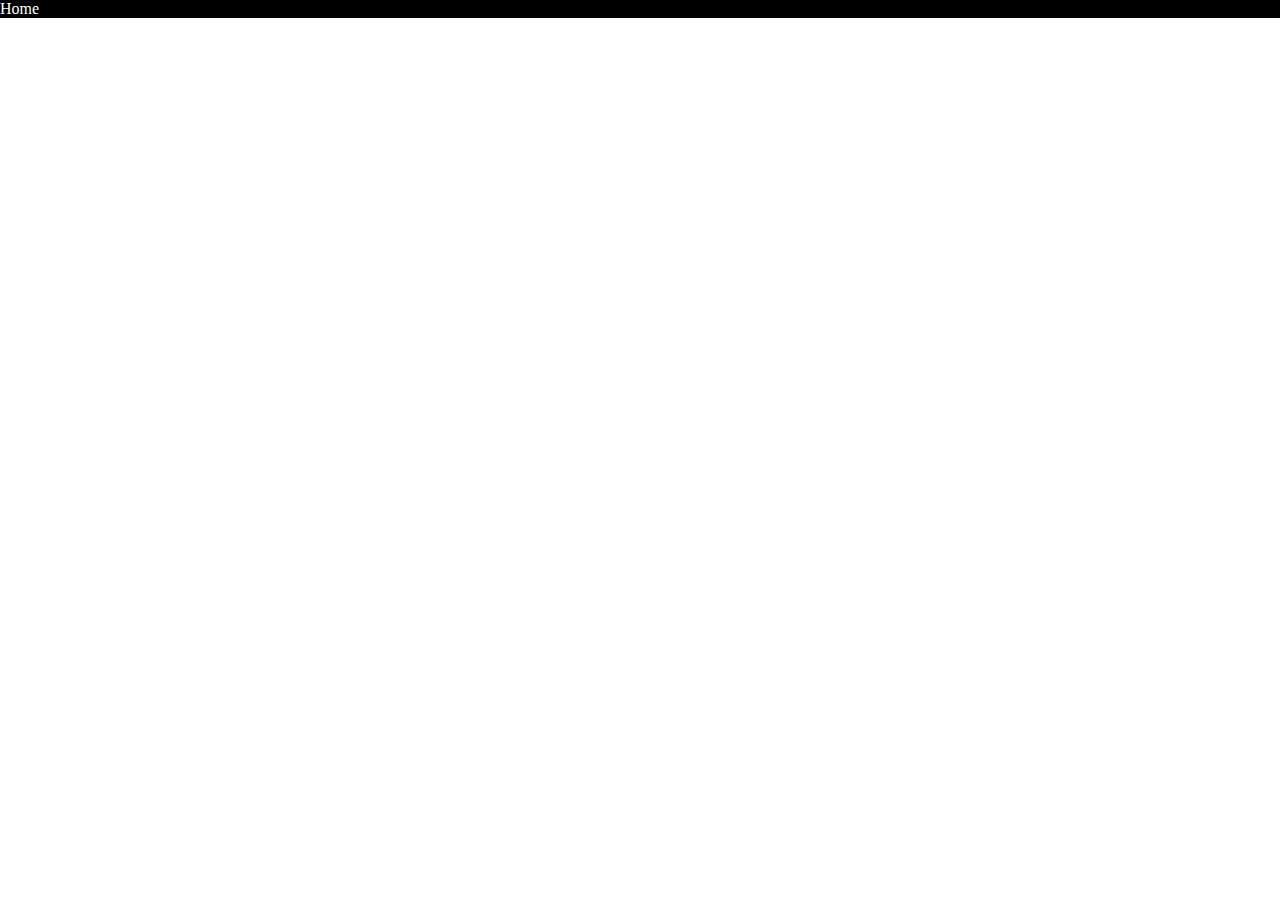
==== beanzari.html @ 0c6464fd "making project detail" ====
<!DOCTYPE html>
<html lang="en">
  <head>
    <meta charset="UTF-8" />
    <meta http-equiv="X-UA-Compatible" content="IE=edge" />
    <meta name="viewport" content="width=device-width, initial-scale=1.0" />
    <title>빈자리 - BEANZARI</title>
    <link rel="stylesheet" href="css/detail.css" />
  </head>
  <body>
    <header><a href="index.html">Home</a></header>
    <main>
      <!-- 프로젝트 이름 -->
      <section></section>
      <!-- 프로젝트 소개 -->
      <section>
        <!-- 소개 -->
        <section></section>
        <!-- 페이지 주요기능 -->
        <section></section>
        <!-- 프로젝트에서 맡은 부분 -->
        <section></section>
        <!-- 맡은 부분 자세히 -->
        <section></section>
        <!-- 개발 비화 -->
        <section></section>
        <!-- 개선점 -->
        <section></section>
      </section>
    </main>
  </body>
</html>
---- css/detail.css ----
* {
  margin: 0;
  padding: 0;
  box-sizing: border-box;
}

header {
  background-color: black;
}

header a {
  text-decoration: none;
  color: white;
}
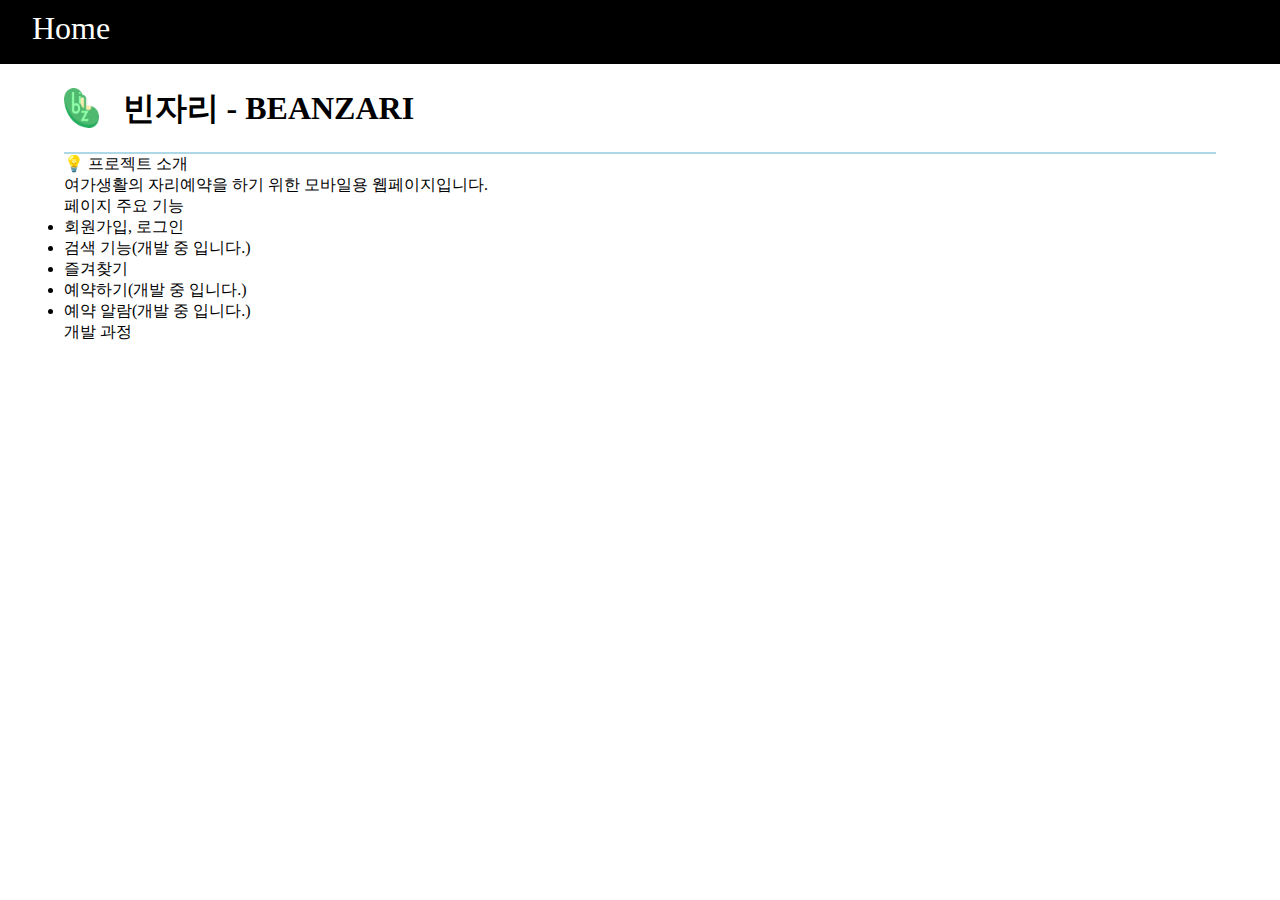
==== commit bd9c5591: "making project detail html" ====
--- a/beanzari.html
+++ b/beanzari.html
@@ -11,19 +11,45 @@
     <header><a href="index.html">Home</a></header>
     <main>
       <!-- 프로젝트 이름 -->
-      <section></section>
+      <section class="project-title">
+        <img src="img/beanzari-logo.png" alt="" />
+        <h1>빈자리 - BEANZARI</h1>
+      </section>
       <!-- 프로젝트 소개 -->
       <section>
         <!-- 소개 -->
-        <section></section>
+        <section>
+          <article>💡 프로젝트 소개</article>
+          <article>
+            여가생활의 자리예약을 하기 위한 모바일용 웹페이지입니다.
+          </article>
+        </section>
         <!-- 페이지 주요기능 -->
-        <section></section>
+        <section>
+          <article>페이지 주요 기능</article>
+          <ul>
+            <li>회원가입, 로그인</li>
+            <li>검색 기능(개발 중 입니다.)</li>
+            <li>즐겨찾기</li>
+            <li>예약하기(개발 중 입니다.)</li>
+            <li>예약 알람(개발 중 입니다.)</li>
+          </ul>
+        </section>
         <!-- 프로젝트에서 맡은 부분 -->
-        <section></section>
+        <!-- <section></section> -->
         <!-- 맡은 부분 자세히 -->
-        <section></section>
+        <!-- <section></section> -->
         <!-- 개발 비화 -->
-        <section></section>
+        <section>
+          <article>개발 과정</article>
+          <article>
+            <p></p>
+            <p></p>
+            <p></p>
+            <p></p>
+            <p></p>
+          </article>
+        </section>
         <!-- 개선점 -->
         <section></section>
       </section>
--- a/css/detail.css
+++ b/css/detail.css
@@ -6,9 +6,34 @@
 
 header {
   background-color: black;
+  height: 4rem;
 }
 
 header a {
   text-decoration: none;
   color: white;
+  font-size: 2rem;
+  line-height: 3.5rem;
+  margin-left: 2rem;
 }
+
+main {
+  width: 90%;
+  margin: 0 auto;
+  /* border: 1px solid black; */
+}
+
+.project-title {
+  display: flex;
+  border-bottom: 2px solid lightblue;
+  padding: 1.5rem 0;
+}
+
+.project-title img {
+  width: 3%;
+  margin-right: 1.5rem;
+}
+
+.project-title h1 {
+  line-height: 2.5rem;
+}
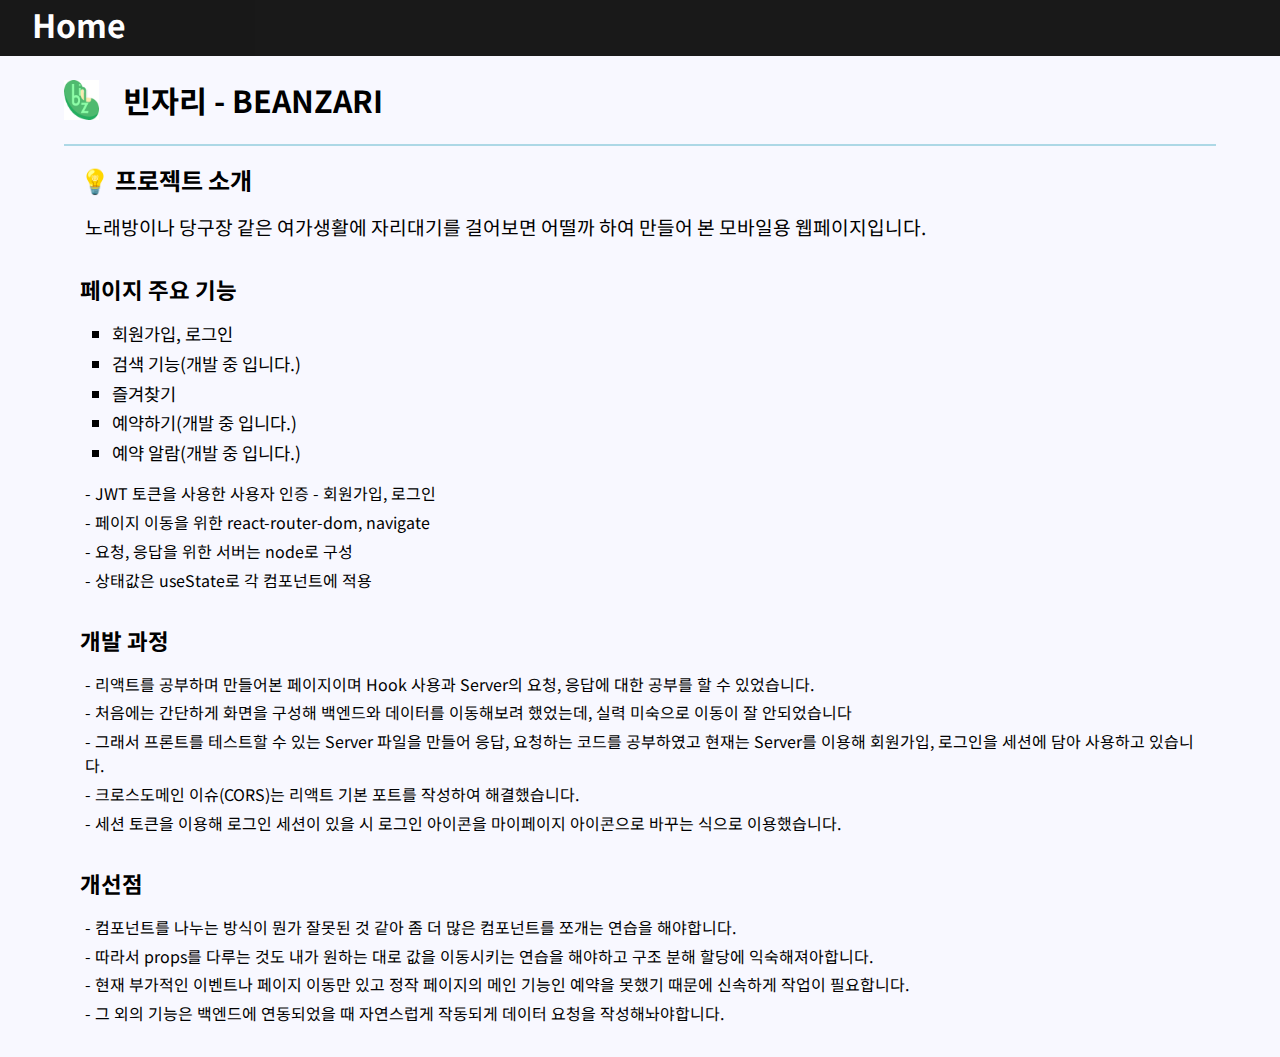
==== commit 933688b3: "complete beanzari" ====
--- a/beanzari.html
+++ b/beanzari.html
@@ -6,6 +6,12 @@
     <meta name="viewport" content="width=device-width, initial-scale=1.0" />
     <title>빈자리 - BEANZARI</title>
     <link rel="stylesheet" href="css/detail.css" />
+    <link rel="preconnect" href="https://fonts.googleapis.com" />
+    <link rel="preconnect" href="https://fonts.gstatic.com" crossorigin />
+    <link
+      href="https://fonts.googleapis.com/css2?family=Noto+Sans+KR&display=swap"
+      rel="stylesheet"
+    />
   </head>
   <body>
     <header><a href="index.html">Home</a></header>
@@ -16,17 +22,20 @@
         <h1>빈자리 - BEANZARI</h1>
       </section>
       <!-- 프로젝트 소개 -->
-      <section>
+      <section class="project-content">
         <!-- 소개 -->
-        <section>
-          <article>💡 프로젝트 소개</article>
+        <section class="project-intro">
+          <h2>💡 프로젝트 소개</h2>
           <article>
-            여가생활의 자리예약을 하기 위한 모바일용 웹페이지입니다.
+            <p>
+              노래방이나 당구장 같은 여가생활에 자리대기를 걸어보면 어떨까 하여
+              만들어 본 모바일용 웹페이지입니다.
+            </p>
           </article>
         </section>
         <!-- 페이지 주요기능 -->
-        <section>
-          <article>페이지 주요 기능</article>
+        <section class="project-func">
+          <h3>페이지 주요 기능</h3>
           <ul>
             <li>회원가입, 로그인</li>
             <li>검색 기능(개발 중 입니다.)</li>
@@ -34,24 +43,66 @@
             <li>예약하기(개발 중 입니다.)</li>
             <li>예약 알람(개발 중 입니다.)</li>
           </ul>
+          <article>
+            <p>- JWT 토큰을 사용한 사용자 인증 - 회원가입, 로그인</p>
+            <p>- 페이지 이동을 위한 react-router-dom, navigate</p>
+            <p>- 요청, 응답을 위한 서버는 node로 구성</p>
+            <p>- 상태값은 useState로 각 컴포넌트에 적용</p>
+          </article>
         </section>
         <!-- 프로젝트에서 맡은 부분 -->
         <!-- <section></section> -->
         <!-- 맡은 부분 자세히 -->
         <!-- <section></section> -->
         <!-- 개발 비화 -->
-        <section>
-          <article>개발 과정</article>
+        <section class="project-flow">
+          <h3>개발 과정</h3>
           <article>
-            <p></p>
-            <p></p>
-            <p></p>
-            <p></p>
-            <p></p>
+            <p>
+              - 리액트를 공부하며 만들어본 페이지이며 Hook 사용과 Server의 요청,
+              응답에 대한 공부를 할 수 있었습니다.
+            </p>
+            <p>
+              - 처음에는 간단하게 화면을 구성해 백엔드와 데이터를 이동해보려
+              했었는데, 실력 미숙으로 이동이 잘 안되었습니다
+            </p>
+            <p>
+              - 그래서 프론트를 테스트할 수 있는 Server 파일을 만들어 응답,
+              요청하는 코드를 공부하였고 현재는 Server를 이용해 회원가입,
+              로그인을 세션에 담아 사용하고 있습니다.
+            </p>
+            <p>
+              - 크로스도메인 이슈(CORS)는 리액트 기본 포트를 작성하여
+              해결했습니다.
+            </p>
+            <p>
+              - 세션 토큰을 이용해 로그인 세션이 있을 시 로그인 아이콘을
+              마이페이지 아이콘으로 바꾸는 식으로 이용했습니다.
+            </p>
           </article>
         </section>
         <!-- 개선점 -->
-        <section></section>
+        <section class="project-refix">
+          <h3>개선점</h3>
+          <article>
+            <p>
+              - 컴포넌트를 나누는 방식이 뭔가 잘못된 것 같아 좀 더 많은
+              컴포넌트를 쪼개는 연습을 해야합니다.
+            </p>
+            <p>
+              - 따라서 props를 다루는 것도 내가 원하는 대로 값을 이동시키는
+              연습을 해야하고 구조 분해 할당에 익숙해져아합니다.
+            </p>
+            <p>
+              - 현재 부가적인 이벤트나 페이지 이동만 있고 정작 페이지의 메인
+              기능인 예약을 못했기 때문에 신속하게 작업이 필요합니다.
+            </p>
+            <p>
+              - 그 외의 기능은 백엔드에 연동되었을 때 자연스럽게 작동되게 데이터
+              요청을 작성해놔야합니다.
+            </p>
+          </article>
+        </section>
       </section>
     </main>
   </body>
--- a/css/detail.css
+++ b/css/detail.css
@@ -4,17 +4,24 @@
   box-sizing: border-box;
 }
 
+body {
+  font-family: "Noto Sans KR", sans-serif;
+  background-color: ghostwhite;
+}
+
 header {
   background-color: black;
-  height: 4rem;
+  opacity: 0.9;
+  height: 3.5rem;
 }
 
 header a {
   text-decoration: none;
   color: white;
   font-size: 2rem;
-  line-height: 3.5rem;
+  line-height: 3rem;
   margin-left: 2rem;
+  font-weight: 700;
 }
 
 main {
@@ -36,4 +43,79 @@
 
 .project-title h1 {
   line-height: 2.5rem;
+  font-size: 1.9rem;
 }
+
+.project-content {
+  margin: 1rem;
+}
+
+/* 소개 */
+.project-intro {
+  margin-bottom: 2rem;
+}
+
+.project-intro h2 {
+  margin-bottom: 1rem;
+}
+
+.project-intro article p {
+  margin-left: 0.3rem;
+  font-size: 1.2rem;
+}
+/* 기능 */
+.project-func {
+  margin-bottom: 2rem;
+}
+
+.project-func h3 {
+  font-size: 1.4rem;
+  margin-bottom: 1rem;
+}
+
+.project-func ul {
+  margin-left: 2rem;
+  list-style-type: square;
+  margin-bottom: 1rem;
+}
+
+.project-func ul li {
+  font-size: 1.1rem;
+  margin-bottom: 0.3rem;
+}
+
+.project-func article p {
+  margin-left: 0.3rem;
+  margin-bottom: 0.3rem;
+}
+
+/* 과정 */
+.project-flow {
+  margin-bottom: 2rem;
+}
+
+.project-flow h3 {
+  font-size: 1.4rem;
+  margin-bottom: 1rem;
+}
+
+.project-flow article p {
+  margin-bottom: 0.3rem;
+  margin-left: 0.3rem;
+}
+
+/* 개선점 */
+.project-refix {
+  margin-bottom: 2rem;
+}
+
+.project-refix h3 {
+  font-size: 1.4rem;
+  margin-bottom: 1rem;
+}
+
+.project-refix article p {
+  margin-bottom: 2rem;
+  margin-bottom: 0.3rem;
+  margin-left: 0.3rem;
+}
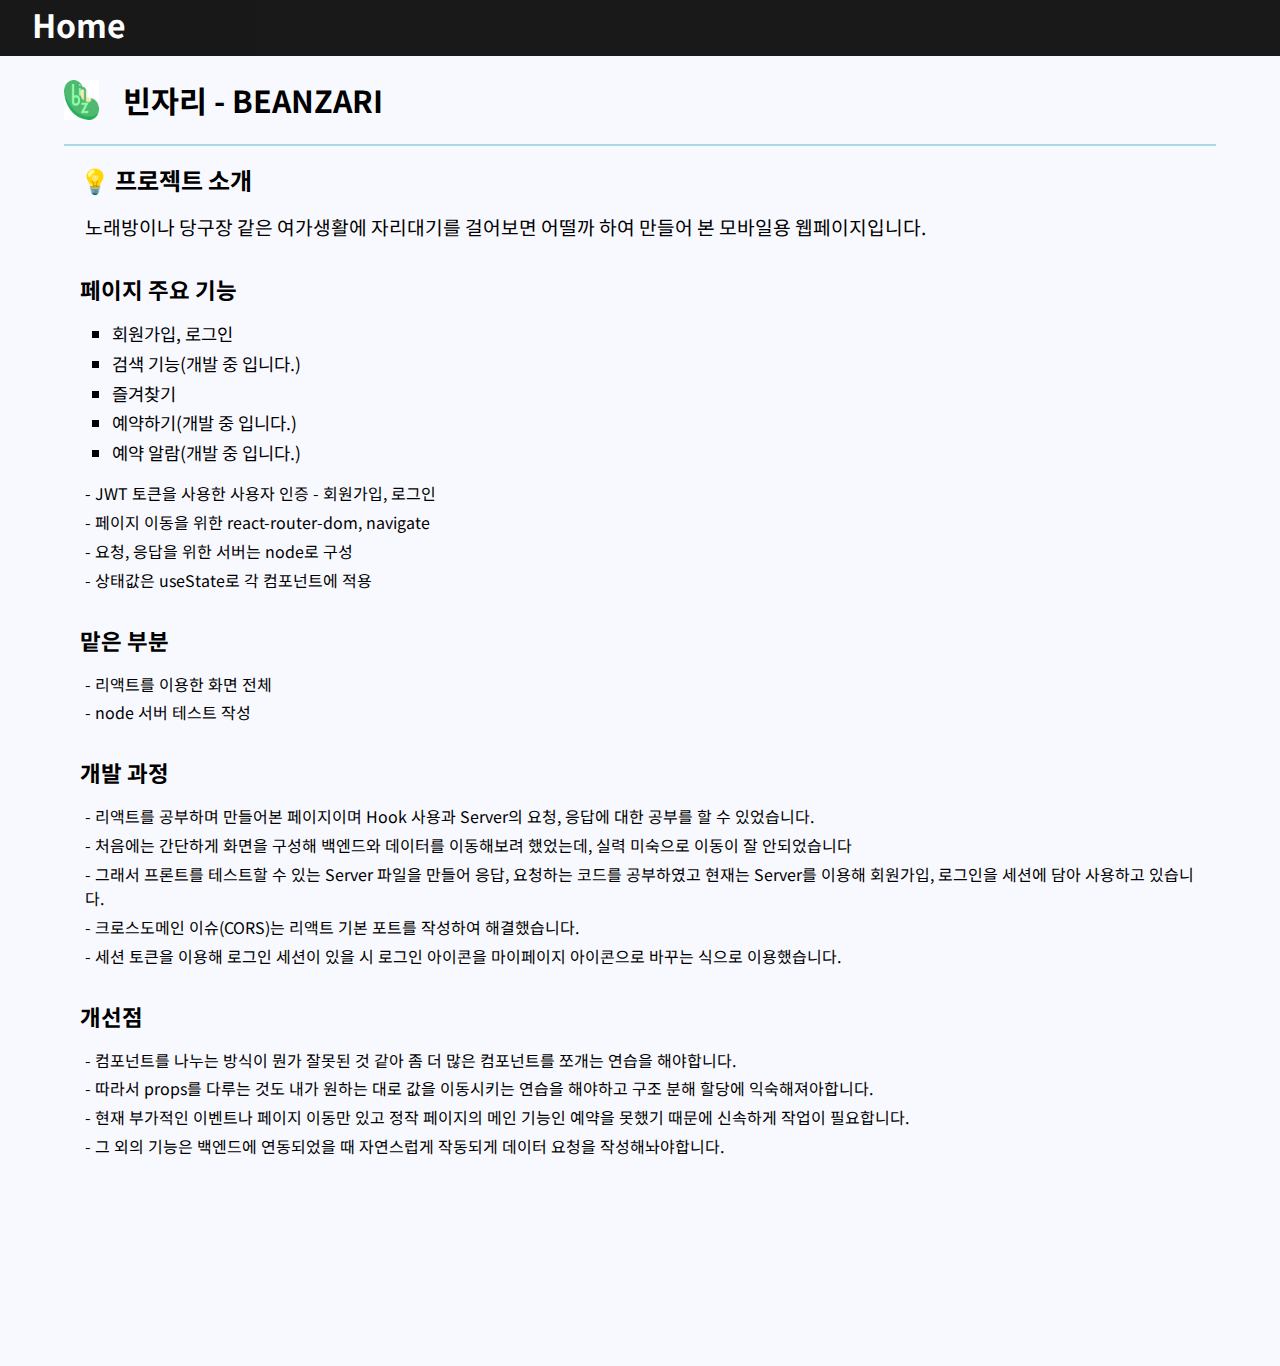
==== commit d74c88e5: "making contactMe" ====
--- a/beanzari.html
+++ b/beanzari.html
@@ -51,7 +51,13 @@
           </article>
         </section>
         <!-- 프로젝트에서 맡은 부분 -->
-        <!-- <section></section> -->
+        <section class="project-made">
+          <h3>맡은 부분</h3>
+          <article>
+            <p>- 리액트를 이용한 화면 전체</p>
+            <p>- node 서버 테스트 작성</p>
+          </article>
+        </section>
         <!-- 맡은 부분 자세히 -->
         <!-- <section></section> -->
         <!-- 개발 비화 -->
@@ -103,6 +109,8 @@
             </p>
           </article>
         </section>
+        <!-- 더미 -->
+        <section class="dummy"></section>
       </section>
     </main>
   </body>
--- a/css/detail.css
+++ b/css/detail.css
@@ -89,6 +89,19 @@
   margin-bottom: 0.3rem;
 }
 
+/* 맡은 부분 */
+.project-made {
+  margin-bottom: 2rem;
+}
+.project-made h3 {
+  font-size: 1.4rem;
+  margin-bottom: 1rem;
+}
+.project-made article p {
+  margin-bottom: 0.3rem;
+  margin-left: 0.3rem;
+}
+
 /* 과정 */
 .project-flow {
   margin-bottom: 2rem;
@@ -119,3 +132,7 @@
   margin-bottom: 0.3rem;
   margin-left: 0.3rem;
 }
+
+.dummy {
+  height: 10rem;
+}
